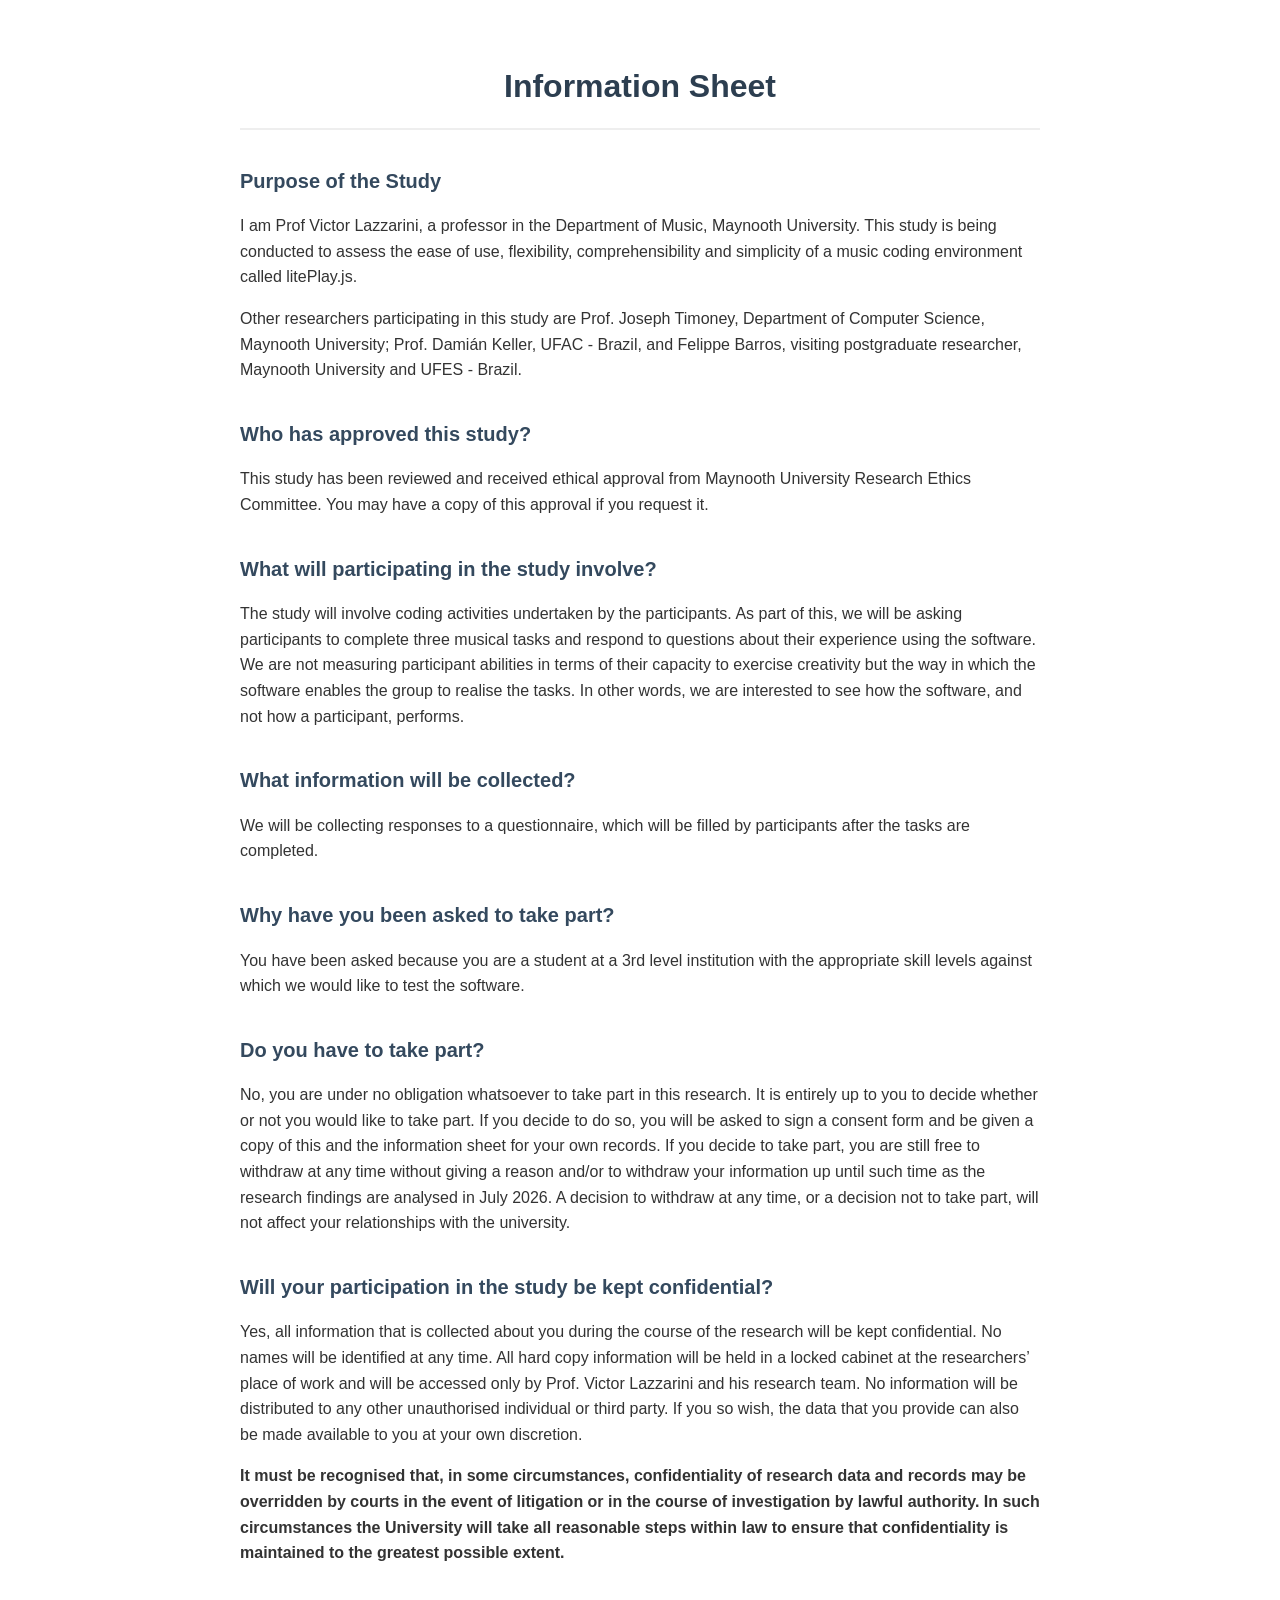
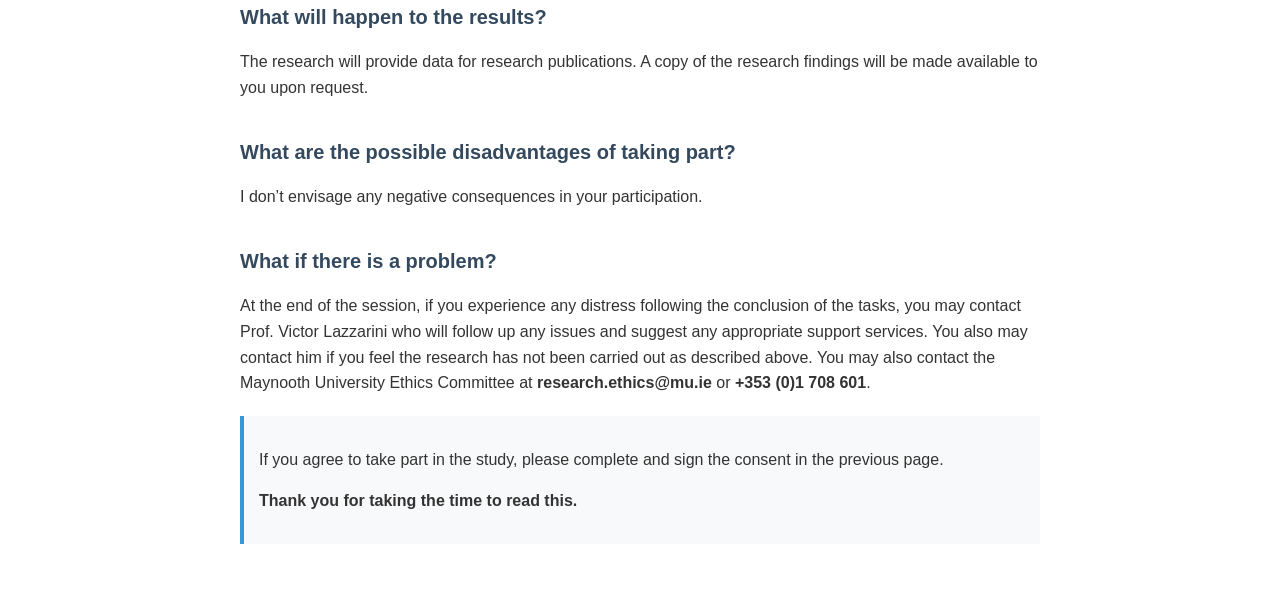
==== information.html @ b7c766ee "Add files" ====
<!DOCTYPE html>
<html lang="en">
<head>
    <meta charset="UTF-8">
    <meta name="viewport" content="width=device-width, initial-scale=1.0">
    <title>Information Sheet</title>
    <style>
        body {
            font-family: Arial, sans-serif;
            line-height: 1.6;
            color: #333;
            max-width: 800px;
            margin: 0 auto;
            padding: 40px 20px;
        }
        h1 {
            text-align: center;
            color: #2c3e50;
            border-bottom: 2px solid #eee;
            padding-bottom: 15px;
            margin-bottom: 30px;
        }
        h2 {
            color: #34495e;
            margin-top: 35px;
            font-size: 1.25em;
        }
        p {
            margin-bottom: 15px;
        }
        .highlight-box {
            background-color: #f8f9fa;
            border-left: 4px solid #3498db;
            padding: 15px;
            margin: 20px 0;
        }
    </style>
</head>
<body>

    <h1>Information Sheet</h1>

    <h2>Purpose of the Study</h2>
    <p>I am Prof Victor Lazzarini, a professor in the Department of Music,
    Maynooth University. This study is being conducted to assess the ease of
    use, flexibility, comprehensibility and simplicity of a music coding
    environment called litePlay.js.</p> <p>Other researchers participating in
    this study are Prof. Joseph Timoney, Department of Computer Science,
    Maynooth University; Prof. Damián Keller, UFAC - Brazil, and Felippe
    Barros, visiting postgraduate researcher, Maynooth University and UFES -
    Brazil.</p>

    <h2>Who has approved this study?</h2>
    <p>This study has been reviewed and received ethical approval from Maynooth
    University Research Ethics Committee. You may have a copy of this approval
    if you request it.</p>

    <h2>What will participating in the study involve?</h2>
    <p>The study will involve coding activities undertaken by the participants.
    As part of this, we will be asking participants to complete three musical
    tasks and respond to questions about their experience using the software.
    We are not measuring participant abilities in terms of their capacity to
    exercise creativity but the way in which the software enables the group to
    realise the tasks. In other words, we are interested to see how the
    software, and not how a participant, performs.</p>

    <h2>What information will be collected?</h2>
    <p>We will be collecting responses to a questionnaire, which will be filled
    by participants after the tasks are completed.</p>

    <h2>Why have you been asked to take part?</h2>
    <p>You have been asked because you are a student at a 3rd level institution
    with the appropriate skill levels against which we would like to test the
    software.</p>

    <h2>Do you have to take part?</h2>
    <p>No, you are under no obligation whatsoever to take part in this
    research. It is entirely up to you to decide whether or not you would like
    to take part. If you decide to do so, you will be asked to sign a consent
    form and be given a copy of this and the information sheet for your own
    records. If you decide to take part, you are still free to withdraw at any
    time without giving a reason and/or to withdraw your information up until
    such time as the research findings are analysed in July 2026. A decision to
    withdraw at any time, or a decision not to take part, will not affect your
    relationships with the university.</p>

    <h2>Will your participation in the study be kept confidential?</h2>
    <p>Yes, all information that is collected about you during the course of
    the research will be kept confidential. No names will be identified at any
    time. All hard copy information will be held in a locked cabinet at the
    researchers’ place of work and will be accessed only by Prof. Victor
    Lazzarini and his research team. No information will be distributed to any
    other unauthorised individual or third party. If you so wish, the data that
    you provide can also be made available to you at your own discretion.</p>

    <p><b>It must be recognised that, in some circumstances, confidentiality of
    research data and records may be overridden by courts in the event of
    litigation or in the course of investigation by lawful authority. In such
    circumstances the University will take all reasonable steps within law to
    ensure that confidentiality is maintained to the greatest possible
    extent.</b></p>

    <h2>What will happen to the results?</h2>
    <p>The research will provide data for research publications. A copy of the
    research findings will be made available to you upon request.</p>

    <h2>What are the possible disadvantages of taking part?</h2>
    <p>I don’t envisage any negative consequences in your participation.</p>

    <h2>What if there is a problem?</h2>
    <p>At the end of the session, if you experience any distress following the
    conclusion of the tasks, you may contact Prof. Victor Lazzarini who will
    follow up any issues and suggest any appropriate support services. You also
    may contact him if you feel the research has not been carried out as
    described above. You may also contact the Maynooth University Ethics
    Committee at <strong>research.ethics@mu.ie</strong> or <strong>+353 (0)1
    708 601</strong>.</p>

    <div class="highlight-box">
        <p>If you agree to take part in the study, please complete and sign the consent in the previous page.</p>
        <p><strong>Thank you for taking the time to read this.</strong></p>
    </div>

</body>
</html>
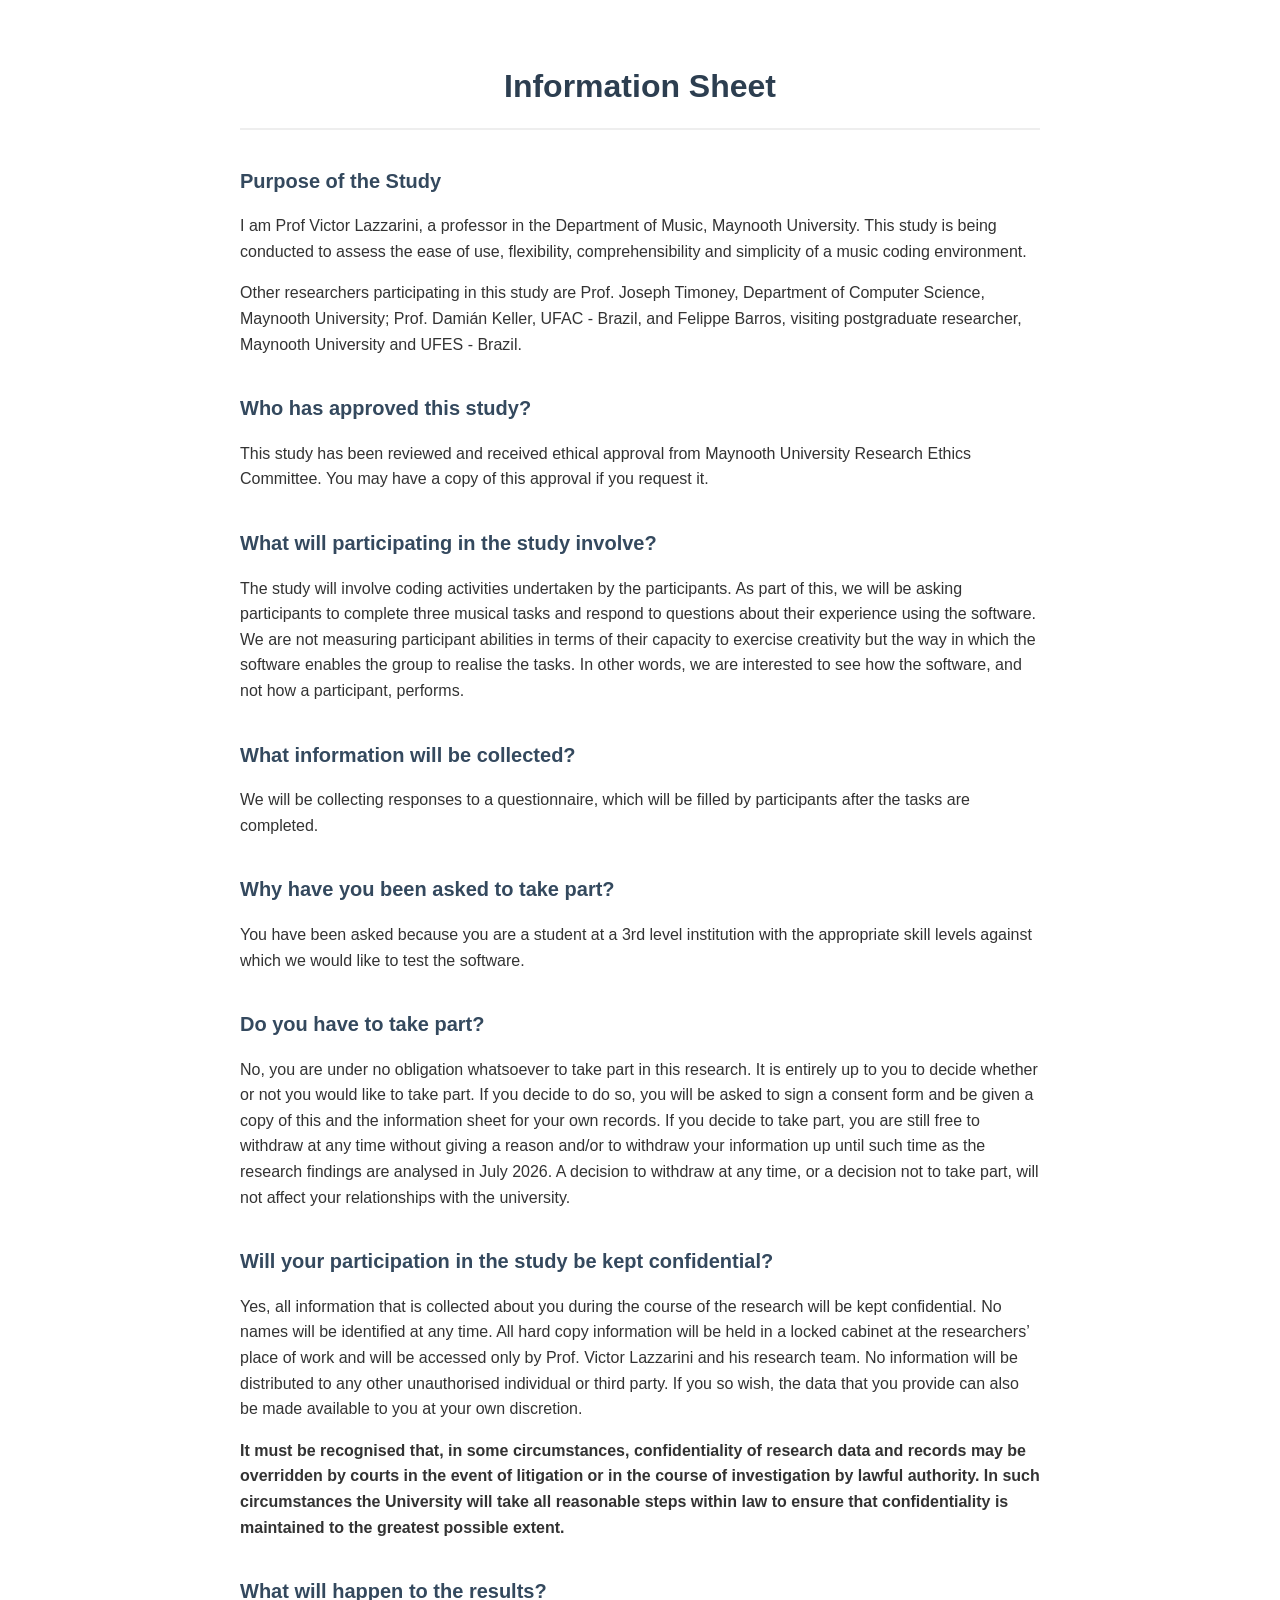
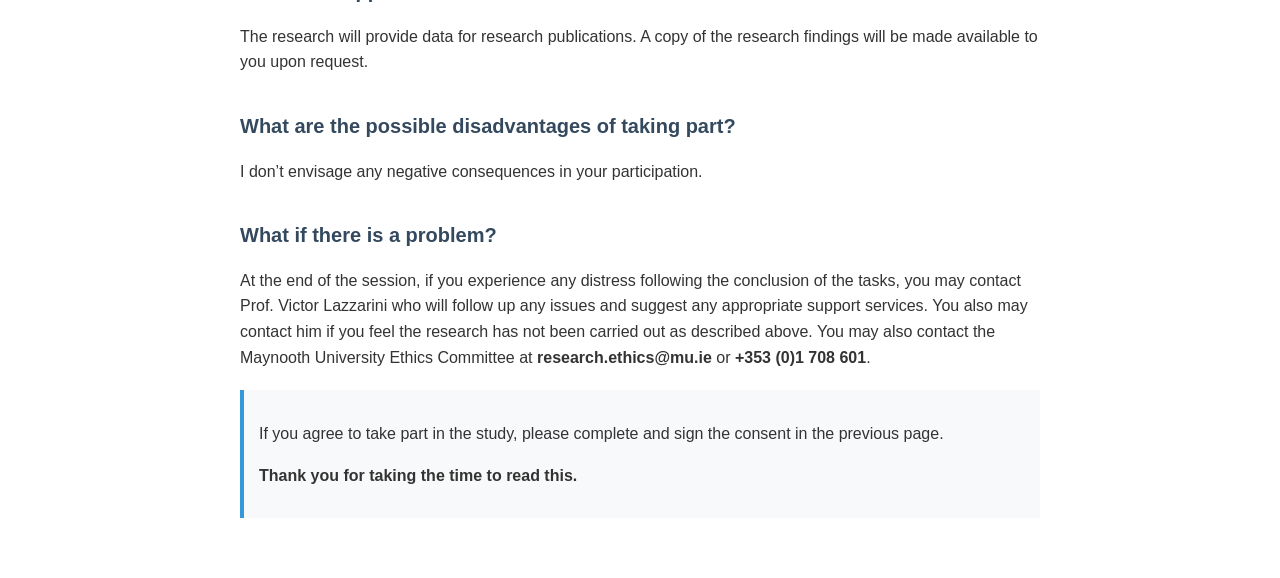
==== commit a265fe01: "Remove tool name" ====
--- a/information.html
+++ b/information.html
@@ -44,7 +44,7 @@
     <p>I am Prof Victor Lazzarini, a professor in the Department of Music,
     Maynooth University. This study is being conducted to assess the ease of
     use, flexibility, comprehensibility and simplicity of a music coding
-    environment called litePlay.js.</p> <p>Other researchers participating in
+    environment.</p> <p>Other researchers participating in
     this study are Prof. Joseph Timoney, Department of Computer Science,
     Maynooth University; Prof. Damián Keller, UFAC - Brazil, and Felippe
     Barros, visiting postgraduate researcher, Maynooth University and UFES -
